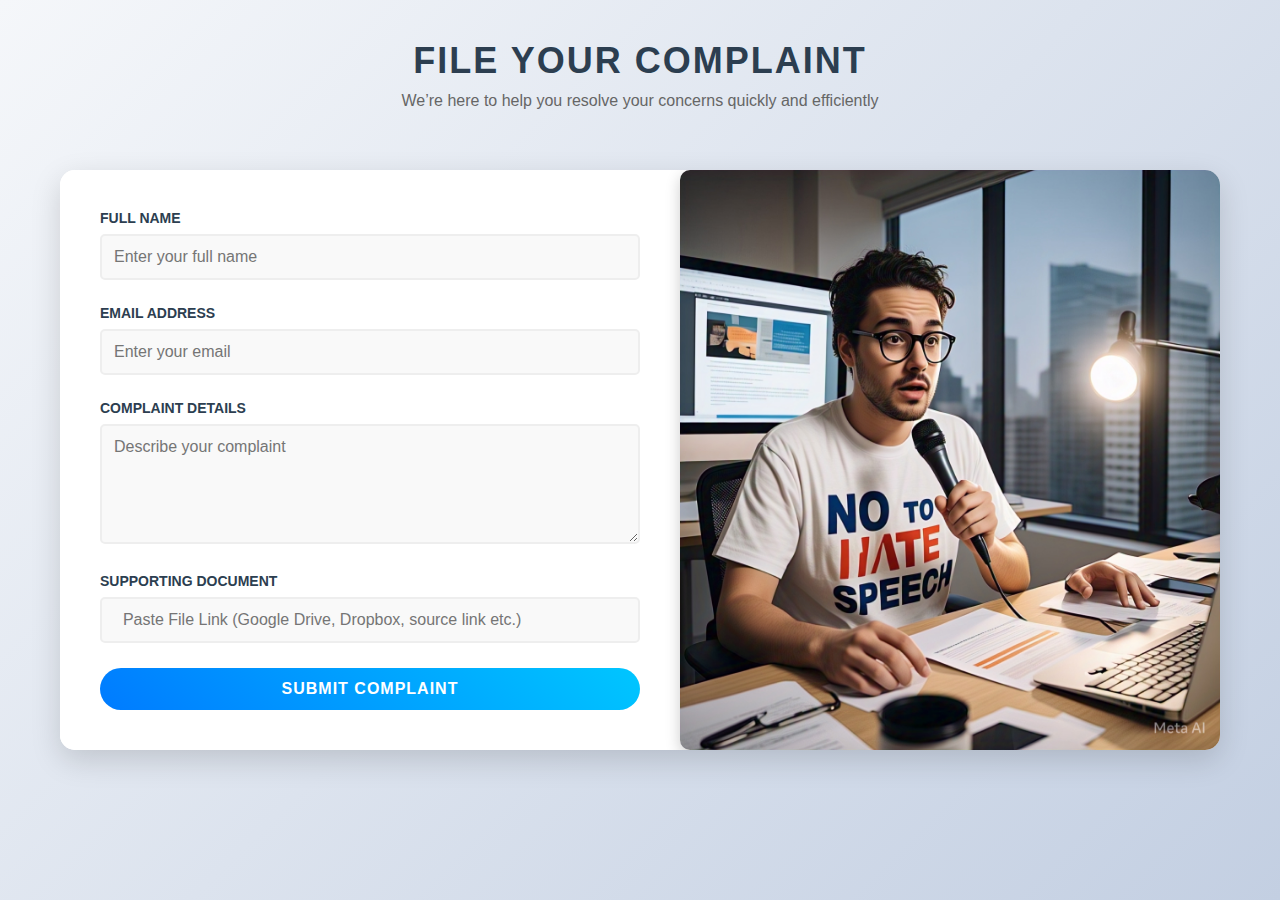
==== complain.html @ 0743153d "Add files via upload" ====
<!DOCTYPE html>
<html lang="en">
  <head>
    <meta charset="UTF-8" />
    <meta name="viewport" content="width=device-width, initial-scale=1.0" />
    <title>Nohate - Report against hate online</title>
    <link rel="stylesheet" href="styles.css" />
    <!-- logo -->
    <link rel="shortcut icon" href="favicon.jpg" type="image/x-icon" />
    <!-- bootstrap -->
    <link
      href="https://cdn.jsdelivr.net/npm/bootstrap@5.3.2/dist/css/bootstrap.min.css"
      rel="stylesheet"
      integrity="sha384-T3c6CoIi6uLrA9TneNEoa7RxnatzjcDSCmG1MXxSR1GAsXEV/Dwwykc2MPK8M2HN"
      crossorigin="anonymous"
    />
    <!-- Font Awesome -->
    <link
      rel="stylesheet"
      href="https://cdnjs.cloudflare.com/ajax/libs/font-awesome/6.7.2/css/all.min.css"
      integrity="sha512-Evv84Mr4kqVGRNSgIGL/F/aIDqQb7xQ2vcrdIwxfjThSH8CSR7PBEakCr51Ck+w+/U6swU2Im1vVX0SVk9ABhg=="
      crossorigin="anonymous"
      referrerpolicy="no-referrer"
    />
    <!-- GSAP -->
    <script src="https://cdnjs.cloudflare.com/ajax/libs/gsap/3.12.2/gsap.min.js"></script>
  </head>
  <body>
    <!-- Complaint Section -->
    <div class="page-wrapper" id="complain">
      <div class="container-main">
        <div class="header-section">
          <h1 class="title-main">File Your Complaint</h1>
          <p class="subtitle-text">
            We’re here to help you resolve your concerns quickly and efficiently
          </p>
        </div>
        <section class="form-container">
          <div class="input-container">
            <form
              action="https://formspree.io/f/mgvaebvl"
              method="POST"
              id="complaint-form"
              name="product"
            >
              <div class="input-group">
                <label class="label-text" for="user-fullname">Full Name</label>
                <input
                  type="text"
                  class="name-field"
                  id="user-fullname"
                  name="user_fullname"
                  placeholder="Enter your full name"
                  required
                  autocomplete="name"
                />
              </div>

              <div class="input-group">
                <label class="label-text" for="user-emailaddr"
                  >Email Address</label
                >
                <input
                  type="email"
                  class="email-field"
                  id="user-emailaddr"
                  name="user_emailaddr"
                  placeholder="Enter your email"
                  required
                  autocomplete="email"
                />
              </div>

              <div class="input-group">
                <label class="label-text" for="complaint-details"
                  >Complaint Details</label
                >
                <textarea
                  class="complaint-box"
                  id="complaint-details"
                  name="complaint_details"
                  placeholder="Describe your complaint"
                  required
                ></textarea>
              </div>

              <div class="input-group">
                <label class="label-text" for="supporting-docs"
                  >Supporting Document</label
                >
                <input
                  type="url"
                  class="email-field"
                  id="user-emailaddr"
                  name="file_link"
                  placeholder="  Paste File Link (Google Drive, Dropbox, source link etc.)"
                  required
                />
                <!-- <br />Or<br />
                  <input
                    type="file"
                    class="file-upload"
                    id="supporting-docs"
                    name="supporting_docs"
                    accept=".pdf,.doc,.docx,.jpg,.png"
                  /> -->
              </div>

              <button type="submit" class="submit-button">
                Submit Complaint
              </button>
            </form>
          </div>
          <div class="image-container">
            <img
              class="illustration-img"
              src="/assets/complaint-hate.jpg"
              alt="Complaint Illustration"
            />
          </div>
        </section>
      </div>
    </div>

    <script>
      document
        .getElementById("complaint-form")
        .addEventListener("submit", async function (event) {
          event.preventDefault(); // Prevent default submission

          let formData = new FormData(this);
          let formObject = {};
          formData.forEach((value, key) => (formObject[key] = value));

          // ✅ Send data to Google Sheets
          fetch(
            "https://script.google.com/macros/s/AKfycbwchmVnEm0QcvOPpg2kWvocqnYi2snaMNjlt7qYOQ47pYtdnJcPMaOZwu_GtBK_RFXR/exec",
            {
              method: "POST",
              body: new URLSearchParams(formObject), // Ensure correct format
            }
          ).then((response) => console.log("Data sent to Google Sheets"));

          // ✅ Now submit the form to Formspree
          this.submit();
        });
    </script>
    <script
      src="https://cdn.jsdelivr.net/npm/bootstrap@5.3.2/dist/js/bootstrap.bundle.min.js"
      integrity="sha384-C6RzsynM9kWDrMNeT87bh95OGNyZPhcTNXj1NW7RuBCsyN/o0jlpcV8Qyq46cDfL"
      crossorigin="anonymous"
    ></script>
    <script src="script.js"></script>
  </body>
</html>
---- styles.css ----
@import url("https://fonts.googleapis.com/css2?family=Outfit:wght@300;400;600&display=swap");

#logo {
  width: 56px;
  border-radius: 50%;
  height: 50px !important;
}

* {
  margin: 0;
  padding: 0;
  box-sizing: border-box;
  font-family: Arial, sans-serif;
  scroll-behavior: smooth;
}

html {
  scroll-behavior: smooth;
}

/* Hero Section */

body {
  font-family: Arial, sans-serif;
  background: #000;
  color: white;
}

#authbtn button {
  text-decoration: none;
}

/* Hero Section */

.hero {
  position: relative;
  width: 100%;
  height: 100vh;
  display: flex;
  align-items: center;
  justify-content: center;
  text-align: center;
  color: white;
  overflow: hidden;
}
.hero img {
  position: absolute;
  top: 0;
  left: 0;
  width: 100%;
  height: 100%;
  object-fit: cover;
  z-index: -1;
}
.overlay {
  position: absolute;
  top: 0;
  left: 0;
  width: 100%;
  height: 100%;
  background: rgba(0, 0, 0, 0.3);
  z-index: 0;
}

.content {
  position: relative;
  z-index: 1;
  padding: 20px;
  width: 94%;
  color: white;
}
.content h1 {
  font-size: 3rem;
}
.marquee {
  font-size: 1.5rem;
  margin-top: 10px;
  white-space: nowrap;
  overflow: hidden;
  position: relative;
  width: 100%;
}
.marquee span {
  display: inline-block;
  padding-left: 100%;
  animation: marquee 30s linear infinite;
}
@keyframes marquee {
  from {
    transform: translateX(0);
  }
  to {
    transform: translateX(-100%);
  }
}

/* Unique Styling for Motive Section */

.motive {
  display: flex;
  justify-content: center;
  align-items: center;
  min-height: 100vh;
  padding: 60px 20px;
  background: #ffffff; /* White background */
}

.motive-wrapper {
  display: flex;
  align-items: center;
  max-width: 1150px;
  width: 100%;
  background: #001f3f; /* Navy blue */
  background: linear-gradient(
    135deg,
    #0f172a,
    #1e3a8a
  ); /* Navy Blue Background */
  backdrop-filter: blur(15px);
  border-radius: 15px;
  padding: 40px;
  border: 2px solid rgba(255, 255, 255, 0.3);
  box-shadow: 0 4px 12px rgba(0, 0, 0, 0.2);
  transition: 0.4s ease-in-out;
}

.motive-wrapper:hover {
  box-shadow: 0 6px 20px rgba(255, 255, 255, 0.3);
}

/* Left Side - Image */
.motive-img {
  flex: 1;
  border-radius: 15px;
  overflow: hidden;
}

.motive-img img {
  height: 300px;
  width: 100%;
  border-radius: 15px;
  transition: transform 0.4s ease-in-out;
}

.motive-img:hover img {
  transform: scale(1.05);
}

/* Right Side - Text Content */
.motive-content {
  flex: 1;
  padding-left: 40px;
}

.motive-title {
  font-size: 32px;
  font-weight: bold;
  color: #ffffff; /* White */
  margin-bottom: 10px;
  text-transform: uppercase;
}

.motive-title span {
  color: #b0c4de; /* Light Steel Blue */
}

.motive-text {
  font-size: 18px;
  line-height: 1.6;
  /* color: #dfe6ee/; Light Grayish Blue */
  margin-bottom: 20px;
  color: white;
}

/* Attractive Button */
.motive-btn {
  display: inline-block;
  padding: 12px 28px;
  background: #b0c4de; /* Light Steel Blue */
  color: #001f3f; /* Navy Blue */
  font-size: 16px;
  font-weight: bold;
  text-transform: uppercase;
  border-radius: 8px;
  text-decoration: none;
  transition: 0.3s ease-in-out;
  box-shadow: 0 4px 10px rgba(176, 196, 222, 0.4);
  border: 2px solid #ffffff;
}

.motive-btn:hover {
  background: #ffffff; /* White */
  color: #001f3f; /* Navy Blue */
  box-shadow: 0 4px 14px rgba(255, 255, 255, 0.5);
}

/* Responsive Design */
@media (max-width: 900px) {
  .motive-wrapper {
    flex-direction: column;
    text-align: center;
    padding: 30px;
  }

  .motive-content {
    padding-left: 0;
    padding-top: 20px;
  }

  .motive-title {
    font-size: 28px;
  }

  .motive-text {
    font-size: 16px;
  }

  .motive-img img {
    height: 160px;
    width: 100%;
    border-radius: 15px;
    transition: transform 0.4s ease-in-out;
  }
}

/* Happiness Section */

#full-happiness-section {
  position: relative;
  width: 100%;
  height: 100vh; /* Full screen height */
  overflow: hidden;
}

/* Video covers entire screen */
#full-happiness-video {
  position: absolute;
  top: 50%;
  left: 50%;
  transform: translate(-50%, -50%);
  width: 100%;
  height: 100%;
  object-fit: cover;
  z-index: -1;
}

/* Overlay for better readability */
#full-happiness-overlay {
  position: absolute;
  top: 0;
  left: 0;
  width: 100%;
  height: 100%;
  background: rgba(0, 0, 0, 0.1); /* Semi-transparent overlay */
  display: flex;
  flex-direction: column;
  align-items: center;
  justify-content: center;
  text-align: center;
  color: white;
  padding: 20px;
}

/* Title styling */
#full-happiness-title {
  font-size: 40px;
  font-weight: bold;
  text-transform: uppercase;
  letter-spacing: 2px;
}

/* Description styling */
#full-happiness-text {
  font-size: 18px;
  max-width: 600px;
  margin-top: 10px;
}

/* About us */

.mission-container {
  background: linear-gradient(to right, #0a0f2c, #002855, #004e89);
  color: #fff;
  padding: 60px 10%;
  display: flex;
  justify-content: center;
  align-items: center;
  margin-bottom: 5rem;
  height: 100vh;
  width: 100%;
}

.mission-wrapper {
  display: flex;
  align-items: center;
  justify-content: space-between;
  max-width: 1300px;
  width: 100%;
  gap: 50px;
  flex-wrap: wrap;
}

.mission-content {
  flex: 1;
  max-width: 600px;
}

.mission-title {
  font-size: 2.5rem;
  font-weight: 700;
  margin-bottom: 20px;
  color: #00d4ff;
  text-transform: uppercase;
  position: relative;
  display: inline-block;
}

.mission-title::after {
  content: "";
  width: 80px;
  height: 5px;
  background: linear-gradient(to right, #00aaff, #0088cc);
  display: block;
  margin-top: 5px;
  border-radius: 3px;
}

.mission-text {
  font-size: 1.1rem;
  margin-bottom: 18px;
  line-height: 1.7;
  font-weight: 400;
  color: white;
}

.mission-visual {
  flex: 1;
  position: relative;
  display: flex;
  justify-content: center;
  align-items: center;
  width: 100%;
}

.mission-visual video {
  width: 100%;
  max-width: 500px;
  margin-top: 50px;
  /* height: 380px; */
  border-radius: 20px;
  box-shadow: 0px 8px 25px rgba(26, 173, 247, 0.4);
  transition: transform 0.3s ease-in-out, box-shadow 0.3s ease-in-out;
}

.overlay-effect {
  position: absolute;
  top: 50%;
  left: 50%;
  width: 140px;
  height: 140px;
  background: radial-gradient(
    circle,
    rgba(0, 170, 255, 0.5),
    rgba(0, 136, 204, 0.3)
  );
  border-radius: 50%;
  filter: blur(70px);
  transform: translate(-50%, -50%);
  z-index: -1;
}

/* Responsive Design */
@media (max-width: 1024px) {
  .mission-wrapper {
    flex-direction: column;
    text-align: center;
  }

  .mission-title {
    font-size: 2.2rem;
  }

  .mission-text {
    font-size: 1rem;
  }

  .mission-visual video {
    max-width: 450px;
  }
}

@media (max-width: 768px) {
  .mission-container {
    padding: 60px 5%;
  }

  .mission-title {
    font-size: 2rem;
  }

  .mission-text {
    font-size: 1rem;
  }

  .mission-visual video {
    max-width: 100%;
  }
}

@media (max-width: 480px) {
  .mission-container {
    padding: 50px 5%;
  }

  .mission-title {
    font-size: 1.8rem;
  }

  .mission-text {
    font-size: 0.95rem;
  }

  .mission-visual video {
    max-width: 100%;
  }
}

/* Call to Action Section */

.full-width-bg {
  width: 100%;
  background-color: white;
  padding: 50px 5%;
}

.container-unity {
  max-width: 1200px;
  margin: 0 auto;
  display: flex;
  align-items: stretch;
  justify-content: space-between;
  flex-wrap: wrap;
  gap: 40px;
}

.wrapper-unity {
  display: flex;
  justify-content: space-between;
  width: 100%;
  flex-wrap: wrap;
  align-items: center;
  gap: 30px;
}

.content-section-unity {
  flex: 1;
  max-width: 600px;
  text-align: left;
  display: flex;
  flex-direction: column;
  justify-content: center; /* Centers text vertically */
}

.heading-unity {
  font-size: 2rem;
  font-weight: bold;
  color: #333;
  margin-bottom: 10px;
}

.text-unity {
  font-size: 1.1rem;
  color: #555;
  line-height: 1.6;
  text-align: justify;
}

.list-unity {
  list-style: none;
  padding: 0;
  margin-top: 15px;
}

.list-unity li {
  font-size: 1rem;
  color: #444;
  margin-bottom: 10px;
  display: flex;
  align-items: center;
  gap: 10px;
}

.actions-unity {
  margin-top: 20px;
  display: flex;
  flex-wrap: wrap;
  justify-content: flex-start;
  gap: 15px;
}

.link-unity {
  text-decoration: none;
  padding: 10px 15px;
  background-color: #007bff;
  color: white;
  border-radius: 5px;
  transition: 0.3s ease;
  display: flex;
  align-items: center;
  gap: 8px;
}

.link-unity:hover {
  background-color: #0056b3;
}

.visual-section-unity {
  margin-top: 50px;
  flex: 1;
  max-width: 520px;
  display: flex;
  align-items: center;
  justify-content: center;
  order: 2; /* Default order for larger screens */
}

.video-unity {
  width: 100%;
  height: 340px;
  max-height: 500px;
  border-radius: 10px;
  box-shadow: 0px 5px 15px rgba(0, 0, 0, 0.2);
}

/* Responsive Design */
@media (max-width: 1024px) {
  .wrapper-unity {
    flex-direction: column;
    align-items: center;
  }

  .content-section-unity {
    max-width: 90%;
    order: 1; /* Ensures text stays on top */
  }

  .visual-section-unity {
    max-width: 90%;
    order: 2; /* Moves video below text */
  }

  .video-unity {
    max-height: 350px;
  }
}

@media (max-width: 768px) {
  .heading-unity {
    font-size: 1.8rem;
  }

  .text-unity {
    font-size: 1rem;
  }

  .list-unity li {
    font-size: 0.95rem;
  }

  .actions-unity {
    flex-direction: column;
    gap: 10px;
  }

  .link-unity {
    width: 100%;
    text-align: center;
    justify-content: center;
  }

  .video-unity {
    max-height: 300px;
  }
}

@media (max-width: 480px) {
  .heading-unity {
    font-size: 1.6rem;
  }

  .text-unity {
    font-size: 0.95rem;
  }

  .list-unity li {
    font-size: 0.9rem;
  }

  .video-unity {
    max-height: 250px;
  }
}

/* Complaint section */

.page-wrapper {
  background: linear-gradient(135deg, #f5f7fa 0%, #c3cfe2 100%);
  min-height: 100vh;
}

.container-main {
  max-width: 1200px;
  margin-left: auto;
  margin-right: auto;
  padding-top: 20px;
  padding-bottom: 20px;
  padding-left: 20px;
  padding-right: 20px;
}

.header-section {
  text-align: center;
  padding-top: 20px;
  padding-bottom: 20px;
  color: #2c3e50;
}

.title-main {
  font-size: 36px;
  margin-bottom: 10px;
  text-transform: uppercase;
  letter-spacing: 2px;
}

.subtitle-text {
  color: #666;
  font-size: 16px;
}

.form-container {
  display: flex;
  background-color: #fff;
  border-radius: 15px;
  box-shadow: 0 10px 30px rgba(0, 0, 0, 0.15);
  overflow: hidden;
  margin-top: 40px;
  margin-bottom: 40px;
  transition: transform 0.3s ease;
}

.input-container {
  flex: 1;
  padding-top: 40px;
  padding-bottom: 40px;
  padding-left: 40px;
  padding-right: 40px;
  background-color: #ffffff;
  position: relative;
}

.image-container {
  flex: 1;
  display: flex;
  align-items: center;
  justify-content: center;
  position: relative;
}

.illustration-img {
  max-width: 100%;
  height: 100%;
  border-radius: 10px;
  box-shadow: 0 5px 15px rgba(0, 0, 0, 0.2);
  transition: transform 0.3s ease;
}

.input-group {
  margin-bottom: 25px;
  position: relative;
}

.label-text {
  display: block;
  margin-bottom: 8px;
  font-weight: 600;
  color: #2c3e50;
  font-size: 14px;
  text-transform: uppercase;
}

.name-field {
  width: 100%;
  padding: 12px;
  border: 2px solid #eee;
  border-radius: 5px;
  font-size: 16px;
  transition: all 0.3s ease;
  background-color: #f9f9f9;
}

.email-field {
  width: 100%;
  padding: 12px;
  border: 2px solid #eee;
  border-radius: 5px;
  font-size: 16px;
  transition: all 0.3s ease;
  background-color: #f9f9f9;
}

.complaint-box {
  width: 100%;
  padding: 12px;
  border: 2px solid #eee;
  border-radius: 5px;
  font-size: 16px;
  transition: all 0.3s ease;
  background-color: #f9f9f9;
  height: 120px;
  resize: vertical;
}

.name-field:focus {
  border-color: #007bff;
  background-color: #fff;
  box-shadow: 0 0 5px rgba(0, 123, 255, 0.3);
  outline: none;
}

.email-field:focus {
  border-color: #007bff;
  background-color: #fff;
  box-shadow: 0 0 5px rgba(0, 123, 255, 0.3);
  outline: none;
}

.complaint-box:focus {
  border-color: #007bff;
  background-color: #fff;
  box-shadow: 0 0 5px rgba(0, 123, 255, 0.3);
  outline: none;
}

.file-upload {
  padding-top: 10px;
  padding-bottom: 10px;
  width: 100%;
  font-size: 16px;
  cursor: pointer;
}

.submit-button {
  background: linear-gradient(45deg, #007bff, #00c6ff);
  color: white;
  padding-top: 12px;
  padding-bottom: 12px;
  padding-left: 25px;
  padding-right: 25px;
  border: none;
  border-radius: 25px;
  cursor: pointer;
  font-size: 16px;
  font-weight: 600;
  transition: all 0.3s ease;
  width: 100%;
  text-transform: uppercase;
  letter-spacing: 1px;
}

.submit-button:hover {
  background: linear-gradient(45deg, #0056b3, #009cff);
  transform: translateY(-2px);
  box-shadow: 0 5px 15px rgba(0, 123, 255, 0.4);
}

@media (max-width: 768px) {
  .form-container {
    flex-direction: column;
  }

  .input-container {
    padding-top: 25px;
    padding-bottom: 25px;
    padding-left: 25px;
    padding-right: 25px;
  }

  .image-container {
    min-height: 250px;
    /* padding: 20px; */
  }

  .title-main {
    font-size: 28px;
  }
}

/* What we do */

#what-we-do {
  display: flex;
  justify-content: center;
  align-items: center;
  padding: 50px;
}

.what-we-do {
  display: flex;
  justify-content: center;
  align-items: center;
  gap: 30px;
  padding: 60px;
  border-radius: 15px;
  background: #ffffff;
  box-shadow: 0px 10px 30px rgba(0, 0, 0, 0.1);
  overflow: hidden;
  transform: translateY(50px);
  opacity: 0;
  max-width: 1150px;
}
.what-we-do-image {
  flex: 1;
  /* max-width: 550px; */
}
.what-we-do-image video {
  height: 360px;
  margin-top: 40px;
  max-width: 100%;
  border-radius: 15px;
  box-shadow: 0px 5px 15px rgba(0, 0, 0, 0.2);
  transition: transform 0.4s ease-in-out;
}
.what-we-do-image img:hover {
  /* transform: scale(1.05); */
  cursor: pointer;
}
.what-we-do-content {
  flex: 1;
  max-width: 600px;
  text-align: left;
}
.what-we-do-content h2 {
  font-size: 28px;
  color: #004e89;
  text-transform: uppercase;
  margin-bottom: 20px;
  text-align: center;
  font-weight: bold;
}
.what-we-do-content ul {
  list-style: none;
  padding: 0;
  width: 600px;
}

.what-we-do-content li {
  font-size: 18px;
  color: #fff;
  margin-bottom: 15px;
  padding: 12px;
  border-radius: 8px;
  background: linear-gradient(
    135deg,
    #1e3c72,
    #2a5298
  ); /* Deep Blue Gradient */
  font-weight: bold;
  transition: transform 0.3s ease-in-out, background 0.3s ease-in-out;
}

.what-we-do-content li:hover {
  transform: scale(1.05);
  background: linear-gradient(
    135deg,
    #2a5298,
    #1e3c72
  ); /* Reverse Deep Blue Gradient */
}

@media (max-width: 768px) {
  .what-we-do {
    display: block;
    flex-direction: column;
    text-align: center;
    padding: 12px;
  }

  .what-we-do video {
    width: 100%;
    max-height: fit-content;
  }

  .what-we-do-content {
    max-width: 100%;
  }

  .what-we-do-content h2 {
    max-width: 100%;
    margin: 20px 0;
  }

  .what-we-do-content ul {
    max-width: 100%;
    padding: 10px;
  }
}

/* religious-hate exist */

/* Modern Glassmorphism Wrapper */
[data-wrapper] {
  font-family: "Poppins", sans-serif;
  background: linear-gradient(135deg, #0f172a, #1e3a8a);
  margin: 0;
  padding: 50px;
  display: flex;
  align-items: center;
  justify-content: center;
  min-height: 100vh;
}

/* Glassmorphism Card */
[data-card-container] {
  max-width: 1150px;
  width: 100%;
  background: rgba(255, 255, 255, 0.01);
  padding: 25px;
  border-radius: 12px;
  box-shadow: 0 10px 30px rgba(0, 0, 0, 0.3);
  text-align: center;
  backdrop-filter: blur(12px);
  border: 1px solid rgba(255, 255, 255, 0.2);
  animation: fadeIn 0.5s ease-in-out;
  text-align: left;
}

/* Smooth Fade-In Animation */
@keyframes fadeIn {
  0% {
    transform: scale(0.9);
    opacity: 0;
  }
  100% {
    transform: scale(1);
    opacity: 1;
  }
}

/* Modern Card Title */
[data-card-title] {
  font-size: 28px;
  font-weight: 600;
  color: #e0e7ff;
  margin-bottom: 15px;
  letter-spacing: 1px;
  text-transform: uppercase;
  text-align: center;
}

/* Highlighted Text */
[data-highlight] {
  color: #60a5fa;
  font-weight: bold;
}

/* Content Section */
[data-content] {
  display: flex;
  flex-direction: column;
  gap: 20px;
  align-items: center;
}

[data-text-section] li {
  display: grid;
  grid-template-columns: 220px auto; /* First column for <strong>, second for text */
  align-items: start;
  gap: 10px;
  font-size: 17px;
  margin: 12px 0;
  color: #e0e7ff;
}

/* Making sure the icons and strong text align properly */
[data-text-section] li strong {
  color: #60a5fa;
  text-align: left;
}

/* Making sure text does not break alignment */
[data-text-section] li span {
  display: inline-block;
  width: 100%;
  text-align: left;
}

/* Glassmorphism Card with Navy Blue Background */
[data-card-container] {
  max-width: 1150px;
  width: 100%;
  background: linear-gradient(
    135deg,
    #0f172a,
    #1e3a8a
  ); /* Navy Blue Background */
  padding: 25px;
  border-radius: 12px;
  box-shadow: 0 10px 30px rgba(0, 0, 0, 0.3);
  text-align: center;
  backdrop-filter: blur(12px);
  border: 1px solid rgba(255, 255, 255, 0.2);
  animation: fadeIn 0.5s ease-in-out;
  text-align: left;
}

/* Responsive Styling */
@media (max-width: 1024px) {
  [data-card-container] {
    width: 95%;
    padding: 20px;
  }

  [data-card-title] {
    font-size: 24px;
  }

  [data-text-section] p {
    font-size: 16px;
  }

  [data-text-section] li {
    grid-template-columns: 180px auto;
    font-size: 16px;
  }
}

@media (max-width: 768px) {
  [data-card-container] {
    flex-direction: column;
    width: 100%;
    padding: 15px;
    text-align: center;
  }

  [data-content] {
    gap: 15px;
  }

  [data-text-section] ul {
    text-align: left;
    padding-left: 10px;
  }

  [data-text-section] li {
    display: block;
    text-align: center;
  }

  [data-text-section] li strong,
  [data-text-section] li span {
    display: block;
    text-align: center;
  }

  [data-card-title] {
    font-size: 22px;
  }
}

@media (max-width: 480px) {
  [data-wrapper] {
    padding: 30px;
  }

  [data-card-container] {
    padding: 10px;
  }

  [data-card-title] {
    font-size: 20px;
  }

  [data-text-section] p {
    font-size: 15px;
  }

  [data-text-section] li {
    font-size: 15px;
    text-align: center;
  }

  [data-text-section] li strong {
    font-size: 14px;
  }
}

/* WHAT WE AIM TO ACHIEVE */

.aim-section {
  background: #f9f9f9;
  padding: 80px 5%;
  display: flex;
  justify-content: center;
}

.aim-container {
  max-width: 1150px;
  width: 100%;
  background: white;
  padding: 40px;
  border-radius: 12px;
  box-shadow: 0 10px 30px rgba(0, 0, 0, 0.1);
  opacity: 0;
  transform: translateY(40px);
  animation: fadeInUp 0.7s ease-in-out forwards;
  text-align: center;
}

/* Title */
.aim-title {
  font-size: 26px;
  color: #1e3a8a;
  margin-bottom: 20px;
}

.subtitle {
  display: block;
  font-size: 18px;
  color: #2563eb;
  font-weight: bold;
}

/* Description */
.aim-description {
  font-size: 18px;
  color: #555;
  background: #f1f5f9;
  padding: 15px;
  border-radius: 8px;
  margin-bottom: 20px;
  text-align: center;
}

/* Cards */
.aim-steps {
  display: grid;
  gap: 15px;
}

.aim-card {
  display: flex;
  align-items: center;
  text-align: left;
  background: white;
  border-radius: 12px;
  padding: 15px;
  box-shadow: 0 5px 15px rgba(0, 0, 0, 0.08);
  transition: transform 0.3s, box-shadow 0.3s;
}

.aim-card:hover {
  transform: scale(1.02);
  box-shadow: 0 8px 20px rgba(0, 0, 0, 0.12);
}

.aim-card img {
  width: 200px;
  height: 200px;
  margin-right: 15px;
}

.aim-card h3 {
  font-size: 18px;
  color: #1e3a8a;
  margin-bottom: 5px;
}

.aim-card p {
  font-size: 16px;
  color: #444;
}

/* Animation */
@keyframes fadeInUp {
  0% {
    opacity: 0;
    transform: translateY(40px);
  }
  100% {
    opacity: 1;
    transform: translateY(0);
  }
}

/* Responsive */
@media (max-width: 768px) {
  nav {
    display: flex;
    text-align: center;
    font-size: 1.2rem;
  }

  .aim-card {
    flex-direction: column;
    text-align: center;
    padding: 0;
  }

  .aim-section {
    padding: 0;
    margin: auto;
  }

  .aim-card img {
    height: 120px;
    width: 120px;
    margin-bottom: 10px;
  }

  .aim-description {
    font-size: 15px;
  }

  /* get evolved */

  #evolved {
    display: flex;
    flex-direction: column;
  }

  .auth-buttons {
    display: flex;
    justify-content: center;
    width: 100%;
  }
}

/* Get Evolved */

#evolved {
  background: #f8f9fa;
  margin: 40px 0;
  max-width: 100%;
  padding: 60px 50px;
  border-radius: 10px;
}

#evolved h3 {
  text-align: left;
  margin-bottom: 10px;
}

#evolved p {
  color: black;
  font-weight: 500;
  font-size: 1rem;
  text-align: left;
}

.custom-img {
  max-width: 100%;
  margin-top: 120px;
  height: 420px;
  border-radius: 8px;
  box-shadow: 0 4px 8px rgba(0, 0, 0, 0.2);
}

.involved-card {
  transition: transform 0.3s ease-in-out, box-shadow 0.3s ease-in-out;
}
.involved-card:hover {
  transform: translateY(-5px);
  box-shadow: 0 5px 15px rgba(0, 0, 0, 0.1);
}

/* Upcoming Series */

#upcomingSeriesSection {
  position: relative;
  width: 100%;
  height: 100vh;
  color: white;
  font-family: "Poppins", sans-serif;
}

/* Background Video */
#backgroundVideo {
  position: absolute;
  top: 0;
  left: 0;
  width: 100%;
  height: 100%;
  object-fit: cover;
  filter: brightness(80%);
}

/* Overlay Section */
#seriesOverlay {
  position: absolute;
  top: 0;
  left: 0;
  width: 100%;
  height: 100%;
  display: flex;
  flex-direction: column;
  align-items: center;
  justify-content: center;
  text-align: center;
  padding: 20px;
}

/* Heading Styling */
#seriesHeading {
  font-size: 3rem;
  font-weight: 700;
  /* margin-bottom: 30px; */
  text-transform: uppercase;
  letter-spacing: 2px;
  /* background: linear-gradient(90deg, #ff8a00, #da1b60); */
  /* background: linear-gradient(to right, #0a0f2c, #002855, #004e89); */
  background-color: white;
  color: white;
  -webkit-background-clip: text;
  -webkit-text-fill-color: transparent;
}

/* Series Cards Grid */
#seriesContainer {
  display: grid;
  grid-template-columns: repeat(auto-fit, minmax(300px, 1fr));
  gap: 20px;
  max-width: 1000px;
  width: 90%;
}

/* Series Card Styling */
.series-card {
  background: rgba(255, 255, 255, 0.15);
  backdrop-filter: blur(10px);
  padding: 20px;
  border-radius: 12px;
  transition: transform 0.3s ease-in-out, background 0.3s ease-in-out;
  box-shadow: 0 10px 20px rgba(0, 0, 0, 0.3);
}

.series-card:hover {
  transform: scale(1.05);
  background: rgba(255, 255, 255, 0.25);
}

.series-card h3 {
  font-size: 1.8rem;
  font-weight: bold;
  color: white;
}

.series-card p {
  margin-top: 10px;
  font-size: 1.1rem;
}

/* Responsive Design */
@media (max-width: 768px) {
  #seriesHeading {
    font-size: 2.5rem;
  }

  #seriesContainer {
    max-height: 100%;
    grid-template-columns: 1fr;
  }
}

#upcomingSeriesSection {
  position: relative;
  width: 100%;
  height: 100vh;
  overflow: hidden;
  text-align: center;
}

#backgroundVideo {
  position: absolute;
  top: 0;
  left: 0;
  width: 100%;
  height: 100%;
  object-fit: cover; /* Ensures video covers the section */
  z-index: -1;
}

#seriesOverlay {
  position: relative;
  z-index: 1;
  padding: 20px;
  background: rgba(0, 0, 0, 0.1); /* Add overlay for better text visibility */
  color: white;
}

#seriesContainer {
  display: flex;
  flex-wrap: wrap;
  justify-content: center;
  gap: 25px;
}

.series-card {
  background: rgba(255, 255, 255, 0.2);
  padding: 15px;
  border-radius: 10px;
  width: 100%;
  max-width: 300px;
}

@media screen and (max-width: 768px) {
  #backgroundVideo {
    height: 100vh;
    object-fit: cover;
  }

  #seriesContainer {
    flex-direction: column;
    align-items: center;
  }

  .series-card {
    width: 80%;
  }
}

/* General Section Styling */

.contact-section {
  display: flex;
  justify-content: center;
  align-items: center;
  min-height: 100vh;
  background: linear-gradient(135deg, #dde1e7, #f0f0f0, #ffffff);
  padding: 20px;
}

.contact-container {
  display: flex;
  align-items: center;
  gap: 50px;
  max-width: 1050px;
  width: 100%;
  background: rgba(255, 255, 255, 0.7);
  padding: 30px;
  border-radius: 15px;
  box-shadow: 0 8px 16px rgba(0, 0, 0, 0.1);
  backdrop-filter: blur(10px);
}

/* Contact Form */
.contact-form {
  flex: 1;
  padding: 25px;
  border-radius: 10px;
  width: 100%;
}

.contact-form h2 {
  font-size: 24px;
  font-weight: 700;
  color: #333;
  /* color: #004e89; */
  margin-bottom: 15px;
}

.contact-form label {
  display: block;
  font-size: 16px;
  font-weight: 600;
  color: #333;
  margin-bottom: 8px;
}

.contact-form input,
.contact-form textarea {
  width: 100%;
  padding: 12px;
  margin-bottom: 15px;
  border: none;
  border-radius: 5px;
  background: rgba(255, 255, 255, 0.9);
  color: #333;
  font-size: 14px;
  outline: none;
  transition: 0.3s ease-in-out;
}

.contact-form input::placeholder,
.contact-form textarea::placeholder {
  color: rgba(0, 0, 0, 0.5);
}

.contact-form button {
  width: 100%;
  padding: 12px;
  background: #01162a;
  /* background-color: #004e89; */
  border: none;
  border-radius: 5px;
  color: #ffffff;
  font-size: 16px;
  font-weight: 600;
  cursor: pointer;
  transition: 0.3s;
}

.contact-form button:hover {
  background: #2d80a3;
  transform: translateY(-2px);
}

/* Image Section */
.contact-image {
  flex: 1;
  display: flex;
  justify-content: center;
  align-items: center;
}

.contact-image img {
  width: 100%;
  max-width: 350px;
  border-radius: 50% 50% 30% 70% / 60% 40% 70% 30%;
  box-shadow: 0 8px 16px rgba(0, 0, 0, 0.2);
}

/* Footer */

.footer {
  /* background: #f8f9fa; Light background */
  /* color: #01162a; */
  background-color: #01162a;
  color: #f8f9fa;
  padding: 50px 0;
  font-family: "Poppins", sans-serif;
  transition: background 0.3s ease-in-out;
}

.container {
  width: 90%;
  max-width: 1200px;
  margin: auto;
}

.footer-top {
  display: flex;
  flex-wrap: wrap;
  justify-content: space-between;
  gap: 20px;
  background-color: #01162a;
}

.footer-box {
  flex: 1;
  min-width: 250px;
  transition: transform 0.3s ease-in-out;
}

.footer-box:hover {
  /* transform: translateY(-5px); */
}

.footer-box h3 {
  color: #f8f9fa;
  margin-bottom: 15px;
  font-weight: 500;
}

.footer-box p,
.footer-box ul,
.footer-box a {
  color: #419ec5;
  color: #f8f9fa;
  font-size: 14px;
}

.footer-box ul {
  list-style: none;
  padding: 0;
}

.footer-box ul li {
  margin-bottom: 8px;
}

.footer-box ul li a {
  text-decoration: none;
  color: #f8f9fa;
  transition: color 0.3s ease-in-out;
}

.footer-box ul li a:hover {
  color: #f8f9fa;
  text-decoration: underline;
}

.social-links a {
  display: block;
  margin-right: 12px;
  color: #f8f9fa;
  font-size: 18px;
  transition: transform 0.3s ease-in-out, color 0.3s ease-in-out;
  text-decoration: none;
}

.social-links a:hover {
  color: #38a2cf;
  transform: scale(1.1);
  text-decoration: none;
}

/* Smooth Fade-in Animation */
@keyframes fadeIn {
  from {
    opacity: 0;
    transform: translateY(10px);
  }
  to {
    opacity: 1;
    transform: translateY(0);
  }
}

.footer-box,
.footer-bottom {
  animation: fadeIn 0.6s ease-in-out;
}

.footer-bottom {
  text-align: center;
  margin-top: 30px;
  padding-top: 20px;
  border-top: 1px solid #ddd;
  font-size: 14px;
  color: #f8f9fa;
}

/* Scroll to Top button */

#scrollToTop {
  position: fixed;
  bottom: 30px;
  right: 30px;
  width: 50px;
  height: 50px;
  /* background: linear-gradient(135deg, #ff416c, #ff4b2b); */
  background-color: #3b7289;
  border: none;
  border-radius: 50%;
  box-shadow: 0 4px 10px rgba(0, 0, 0, 0.2);
  color: white;
  font-size: 22px;
  display: flex;
  justify-content: center;
  align-items: center;
  cursor: pointer;
  opacity: 0;
  transform: translateY(100px);
  transition: opacity 0.4s, transform 0.4s, background 0.3s;
}

/* Hover Effect */
#scrollToTop:hover {
  background: linear-gradient(135deg, #3b7289, #419eca);
  box-shadow: 0 6px 15px #3b7289;
}

/* Show button when scrolling */
#scrollToTop.show {
  opacity: 1;
  transform: translateY(0);
}

/* Button Click Animation */
#scrollToTop:active {
  transform: scale(0.9);
}

/* Button Styling */
.ai-robo-btn {
  display: flex;
  align-items: center;
  gap: 8px;
  background: linear-gradient(135deg, #4a90e2, #9013fe);
  border: none;
  border-radius: 30px;
  color: white;
  font-size: 18px;
  font-weight: 600;
  padding: 12px 20px;
  cursor: pointer;
  transition: all 0.3s ease-in-out;
  box-shadow: 0 4px 10px rgba(0, 0, 0, 0.2);
}

/* Icon Styling */
.ai-robo-btn i {
  font-size: 22px;
  animation: roboMove 1.5s infinite alternate;
}

/* Hover Effect */
.ai-robo-btn:hover {
  background: linear-gradient(135deg, #9013fe, #4a90e2);
  transform: scale(1.05);
  box-shadow: 0 6px 15px rgba(144, 19, 254, 0.5);
}

/* Click Effect */
.ai-robo-btn:active {
  transform: scale(0.95);
}

.section a {
  text-decoration: none;
  display: flex;
  justify-content: center;
}

/* safe comment checker */

.commentcontainer {
  display: flex;
  justify-content: center;
  padding: 50px;
  /* max-width: 1150px; */
}

/* Glassmorphism Container */
.comment-box {
  background: rgba(255, 255, 255, 0.1);
  backdrop-filter: blur(10px);
  border-radius: 15px;
  padding: 25px;
  box-shadow: 0 4px 15px rgba(0, 0, 0, 0.3);
  width: 1050px;
  border: 2px solid rgba(255, 255, 255, 0.2);
  transition: all 0.3s ease-in-out;
}

/* .comment-box:hover {
  transform: translateY(-5px);
  box-shadow: 0 6px 20px rgba(0, 0, 0, 0.4);
} */

/* Heading */
.comment-box h2 {
  font-size: 22px;
  letter-spacing: 1px;
  margin-bottom: 10px;
  /* background: linear-gradient(to right, #ff8c00, #ff2a6d); */
  background-color: #3b7289;
  background: linear-gradient(45deg, #1e3c72, #2a5298);

  font-weight: 550;
  -webkit-background-clip: text;
  -webkit-text-fill-color: transparent;
}

/* Textarea */
.comment-input {
  width: 100%;
  padding: 12px;
  border-radius: 8px;
  border: 2px solid #4a7c91;
  font-size: 16px;
  outline: none;
  background: rgba(255, 255, 255, 0.2);
  color: black;
  transition: 0.3s;
  resize: none;
}

.comment-input:focus {
  background: rgba(255, 255, 255, 0.3);
  box-shadow: 0 0 8px rgba(255, 255, 255, 0.5);
}

/* Submit Button */
.comment-submit {
  margin-top: 12px;
  /* background: linear-gradient(45deg, #3b7289, #269bcd); */
  background: linear-gradient(45deg, #1e3c72, #2a5298);
  color: white;
  border: none;
  padding: 12px;
  width: 100%;
  border-radius: 8px;
  cursor: pointer;
  font-size: 16px;
  font-weight: bold;
  text-transform: uppercase;
  transition: 0.3s;
  box-shadow: 0px 5px 15px #3b7289;
}

.comment-submit:hover {
  /* background: linear-gradient(45deg, , #109cd8); */
  background: linear-gradient(45deg, #1b355f, #264b88);
  box-shadow: 0px 8px 20px rgb(83, 144, 182);
  transform: scale(1.05);
}

/* Alert Message */

.comment-alert {
  margin-top: 12px;
  padding: 12px;
  border-radius: 8px;
  font-weight: bold;
  display: none;
  transition: all 0.3s;
}

.alert-danger {
  background: rgba(255, 0, 0, 0.2);
  color: #ff4d4d;
  border-left: 5px solid #ff0000;
}

.alert-success {
  background: rgba(0, 255, 0, 0.2);
  color: #2ed573;
  border-left: 5px solid #00ff00;
}

.comment-box {
  max-width: 900px; /* Increased width */
  width: 90%;
  background: rgba(255, 255, 255, 0.1);
  backdrop-filter: blur(10px);
  border-radius: 15px;
  padding: 30px;
  box-shadow: 0 6px 20px rgba(0, 0, 0, 0.3);
  border: 2px solid rgba(255, 255, 255, 0.2);
  transition: all 0.3s ease-in-out;
}

.comment-content {
  display: flex;
  align-items: center;
  justify-content: space-between;
  gap: 20px;
}

.comment-text {
  flex: 1;
}

.comment-image {
  width: 360px; /* Bigger image */
  height: auto;
  border-radius: 50% 0 50% 50%;
  box-shadow: 0 8px 20px rgba(0, 0, 0, 0.3);
}

@media (max-width: 768px) {
  .comment-content {
    flex-direction: column; /* Stack text and image */
    align-items: center;
  }

  .comment-image {
    max-width: 100%;
    height: 160px;
    margin-top: 20px;
  }

  .comment-box {
    padding: 20px; /* Reduce padding for smaller screens */
  }

  .commentcontainer {
    display: flex;
    justify-content: center;
    padding: 0px;
    margin: 40px 0px;
  }

  /* Get evolved */

  .custom-img {
    display: none;
    height: 160px;
    width: 100%;
    margin-top: 60px;
  }

  #evolved h2 {
    width: 100%;
    padding: 0 !important;
    font-size: 2em;
  }
}

/* Robot Icon Animation */
@keyframes roboMove {
  from {
    transform: translateY(0);
  }
  to {
    transform: translateY(-3px);
  }
}

/* Faqs */
.faq-section {
  max-width: 1050px;
  margin: 40px auto;
  text-align: center;
}

#faq-heading {
  font-size: 2.2rem;
  font-weight: bold;
  text-align: center;
  padding: 12px 24px;
  margin: 30px;
  display: inline-block;
  background: linear-gradient(45deg, #0a1931, #185adb, #00a6fb);
  -webkit-background-clip: text;
  -webkit-text-fill-color: transparent;
  position: relative;
  text-transform: uppercase;
  letter-spacing: 2px;
}

/* Icon Styling */
#faq-heading i {
  font-size: 2rem;
  margin-right: 10px;
  background: linear-gradient(45deg, #00a6fb, #185adb);
  -webkit-background-clip: text;
  -webkit-text-fill-color: transparent;
}

/* Underline Hover Effect */
#faq-heading::after {
  content: "";
  width: 100%;
  height: 4px;
  background: #00a6fb;
  position: absolute;
  left: 0;
  bottom: -5px;
  border-radius: 10px;
  transform: scaleX(0);
  transition: transform 0.5s ease-in-out;
}

#faq-heading:hover::after {
  transform: scaleX(1);
}

.faq-container {
  display: grid;
  grid-template-columns: 1fr 1fr;
  gap: 20px;
}
.faq-item {
  background-color: white;
  padding: 15px;
  border-radius: 5px;
  box-shadow: 0 0 10px rgba(0, 0, 0, 0.1);
  cursor: pointer;
}
.faq-question {
  font-weight: bold;
  color: #1e3c72;
  display: flex;
  justify-content: space-between;
  align-items: center;
}
.faq-answer {
  display: none;
  margin-top: 10px;
  font-size: 14px;
  color: #666;
}

.faq-section .icon {
  font-size: 32px;
  font-weight: 200;
}

#scrollToTop {
  position: fixed;
  bottom: 80px; /* Adjust this to place it above the AI Assistant button */
  right: 20px;
  background-color: #007bff;
  background: linear-gradient(45deg, #1b355f, #264b88);
  color: white;
  border: none;
  padding: 10px 15px;
  border-radius: 50%;
  cursor: pointer;
  font-size: 18px;
  box-shadow: 0px 4px 6px rgba(0, 0, 0, 0.1);
  transition: opacity 0.3s;
  display: none; /* Initially hidden */
}

#scrollToTop:hover {
  background-color: #0056b3;
}

/* AI Assistant Button */
.ai-robo-btn {
  position: fixed;
  bottom: 20px;
  right: 20px;
  background-color: #28a745;
  color: white;
  border: none;
  padding: 10px 20px;
  border-radius: 25px;
  cursor: pointer;
  font-size: 16px;
  box-shadow: 0px 4px 6px rgba(0, 0, 0, 0.1);
  display: flex;
  align-items: center;
  gap: 8px;
}

.ai-robo-btn i {
  font-size: 20px;
}

.ai-robo-btn:hover {
  background-color: #218838;
}

/* Resources */

#resouces {
  width: 100%;
  max-width: 1150px;
  /* margin: 20px auto; */
  background: #fff;
  padding: 20px;
  border-radius: 8px;
  box-shadow: 0 4px 8px rgba(0, 0, 0, 0.1);
}
.header {
  font-size: 28px;
  font-weight: bold;
  text-align: center;
  color: #004e89;
}
.subtext {
  color: #555;
  text-align: center;
  margin-bottom: 20px;
}
.highlight-section {
  display: flex;
  align-items: center;
  background: #4b0082;
  background-color: #002855;
  color: #fff;
  padding: 20px;
  border-radius: 8px;
  margin-bottom: 20px;
}
.highlight-text {
  flex: 1;
}
.highlight-text h2 {
  margin: 0 0 10px;
}
.highlight-text p {
  margin: 0 0 10px;
}
.latest {
  font-size: 22px;
  font-weight: bold;
  margin-bottom: 15px;
}
.latest-section {
  display: flex;
  gap: 20px;
}
.resource-item {
  background: #f9f9f9;
  padding: 10px;
  border-radius: 6px;
  flex: 1;
}
.resource-item img {
  width: 100%;
  border-radius: 4px;
}
.resource-content h3 {
  margin: 10px 0;
  font-size: 18px;
}
.resource-content p {
  font-size: 14px;
  color: #666;
}
.resource-link {
  color: #4b0082;
  color: #004e89;
  text-decoration: none;
  font-weight: bold;
  font-size: 14px;
}

/* Blog */

/* General Styles */
body {
  font-family: "Poppins", sans-serif;
  background: #f4f4f9;
  color: #333;
  margin: 0;
  padding: 0;
}

/* Section Styling */
.resources-section {
  max-width: 1200px;
  margin: 40px auto;
  padding: 20px;
  text-align: center;
}

/* Header Styles */
.resources-header h2 {
  font-size: 2.5rem;
  font-weight: bold;
  color: #111;
}

.resources-description {
  font-size: 1.1rem;
  color: #555;
  margin-top: 10px;
  width: 70%;
  margin: auto;
}

/* Navigation Tabs */
.resource-tabs {
  display: flex;
  justify-content: center;
  gap: 15px;
  margin: 20px 0;
}

.resource-btn {
  background: #d3d3d3;
  color: #333;
  padding: 10px 20px;
  font-size: 1rem;
  border: none;
  border-radius: 8px;
  cursor: pointer;
  transition: all 0.3s ease;
}

.resource-btn.active,
.resource-btn:hover {
  background: #2b6cb0;
  color: #fff;
}

/* Card Grid */
.resource-cards {
  display: grid;
  grid-template-columns: repeat(auto-fit, minmax(300px, 1fr));
  gap: 20px;
  margin-top: 20px;
}

/* Individual Card */
.resource-card {
  background: #fff;
  border-radius: 10px;
  padding: 20px;
  box-shadow: 0px 4px 10px rgba(0, 0, 0, 0.1);
  transition: transform 0.3s ease, box-shadow 0.3s ease;
  text-align: left;
}

.resource-card:hover {
  transform: translateY(-5px);
  box-shadow: 0px 10px 15px rgba(0, 0, 0, 0.2);
}

/* Tags and Date */
.resource-tag {
  font-size: 0.9rem;
  font-weight: bold;
  color: #fff;
  padding: 5px 10px;
  border-radius: 5px;
  display: inline-block;
  margin-bottom: 10px;
}

[data-tag="education"] {
  background: #2b6cb0;
}
[data-tag="guide"] {
  background: #38a169;
}
[data-tag="community"] {
  background: #d69e2e;
}

.resource-date {
  display: block;
  font-size: 0.9rem;
  color: #777;
  margin-bottom: 5px;
}

/* Card Content */
.resource-title {
  font-size: 1.3rem;
  font-weight: bold;
  margin-bottom: 10px;
  color: #222;
}

.resource-text {
  font-size: 1rem;
  color: #555;
}

/* Read More Link */
.resource-link {
  display: inline-block;
  margin-top: 10px;
  font-weight: bold;
  color: #2b6cb0;
  text-decoration: none;
  transition: color 0.3s ease;
}

.resource-link:hover {
  color: #1e4f91;
}

.blog-box {
  background-color: white;
  color: black;
  padding: 20px;
  margin-bottom: 20px;
  border-radius: 8px;
  display: flex;
  gap: 20px;
}
.blog-box img {
  width: 100%;
  height: 200px;
  object-fit: cover;
  border-radius: 8px;
}

#sharebtn {
  display: flex;
  justify-content: right;
  text-decoration: none;
  margin-top: -24px;
}

@media (max-width: 768px) {
  html,
  body {
    width: 100%;
    display: block;
    overflow-x: hidden;
  }

  .flex {
    flex-direction: column;
    align-items: center;
  }

  /* Call */

  .content-section-unity h3 {
    font-size: 1.01rem;
  }

  .video-unity {
    height: 160px;
    max-width: 100%;
  }

  .what-we-do-content h2 {
    font-size: 1.2rem;
    font-weight: 600;
    color: #004e89;
  }

  #evolved h2 {
    font-size: 1.5rem;
    text-align: center;
  }

  /* faqs */

  #faq-heading {
    width: 100%;
    padding: 0;
    margin: 20px 0;
    font-size: 1.2rem;
  }

  .faq-section {
    width: 95%;
    padding: 15px;
  }

  .faq-item {
    padding: 12px 16px;
  }

  .faq-question {
    font-size: 16px;
  }

  .faq-answer {
    font-size: 14px;
  }

  .icon {
    font-size: 20px;
  }

  /* Contact */

  .contact-container {
    display: flex;
    flex-direction: column;
  }

  #what-we-do {
    display: flex;
    justify-content: center;
    align-items: center;
    padding: 20px;
  }

  [data-wrapper] {
    padding: 6px;
  }

  /* Blog */

  .main-bg {
    font-family: Arial, sans-serif;
    background-color: #0a1f44;
    color: white;
    margin: 10px;
    padding: 10px;
    border-radius: 20px;
  }

  .blog-box {
    flex-direction: column;
    align-items: center;
    text-align: center;
  }
  .blog-box img {
    width: 100%;
    height: auto;
  }

  /* About */

  #identity-section {
    height: 100%;
  }

  #resources-title {
    font-size: 1.6rem;
    color: #004e89;
  }

  #seriesHeading {
    font-size: 2rem;
    margin: auto;
  }
}

/* Custom Cursor */
.custom-cursor {
  width: 10px;
  height: 10px;
  margin-top: -8px;
  background-color: rgb(255, 0, 0);
  background-color: red;
  border-radius: 50%;
  position: fixed;
  pointer-events: none;
  transform: translate(-50%, -50%);
  transition: transform 0.15s ease-out, background-color 0.3s ease;
  mix-blend-mode: difference;
  z-index: 9999;
}

/* Cursor Animation on Hover */
body:hover .custom-cursor {
  transform: scale(1.3);
  /* background-color: rgb(255, 50, 50); */
  background-color: red;
}

/* Click Effect */
.click-effect {
  animation: clickAnimation 0.2s ease-out;
}

/* Smooth Click Animation */
@keyframes clickAnimation {
  0% {
    transform: scale(1.8);
    opacity: 0.7;
  }
  100% {
    transform: scale(1.3);
    opacity: 1;
  }
}

/* Parallex Effect */

.parallax {
  color: white;
  position: relative;
  height: 100vh;
  background-size: cover;
  background-attachment: fixed;
  background-position: center;
  display: flex;
  align-items: center;
  justify-content: center;
  font-size: 2rem;
  font-weight: bold;
  text-shadow: 2px 2px 5px rgba(0, 0, 0, 0.7);
}

.parallax-1 {
  background-image: url("/assets/communism.jpg");
}

.parallax-2 {
  background-image: url("/assets/freedom.jpg");
}

.parallax-3 {
  background-image: url("/assets/learnfromhistory.jpg");
}

#parallexSection .content {
  /* padding: 50px 20px; */
  width: 100%;
  text-align: center;
  font-size: 1.2rem;
  background: linear-gradient(
    135deg,
    #0f172a,
    #1e3a8a
  ); /* Navy Blue Background */
}

/* Dashboard styling */

.dashboardContainer {
  display: flex;
  height: 100vh;
  background: #f4f7fc;
  overflow: hidden;
}

#dashboardh2 {
  text-decoration: none;
  font-weight: 500;
  color: white;
}

.navIcons i {
  color: white;
  margin: 0 16px;
  font-size: 1.3rem;
}

.sidebarMenu {
  width: 260px;
  /* background: linear-gradient(to right, #0a0f2c, #002855, #004e89); */
  background-color: #004e89;
  color: white;
  padding: 20px;
  position: fixed;
  height: 100%;
  transition: all 0.3s ease-in-out;
}
.sidebarTitle {
  text-align: center;
  margin-bottom: 20px;
  font-size: 24px;
  font-weight: bold;
}
.menuList {
  list-style: none;
  padding: 0;
}
.menuItem {
  padding: 15px;
  display: flex;
  align-items: center;
  gap: 12px;
  cursor: pointer;
  transition: background 0.3s, transform 0.2s;
}
.menuItem:hover {
  background: rgba(255, 255, 255, 0.2);
  border-radius: 8px;
  transform: scale(1.05);
}
.contentSection {
  margin-left: 260px;
  flex: 1;
  padding: 20px;
  transition: all 0.3s ease-in-out;
}
.topNavbar {
  display: flex;
  justify-content: space-between;
  align-items: center;
  background-color: #004e89;
  padding: 20px;
  border-radius: 10px;
  margin-bottom: 20px;
  box-shadow: 0 4px 6px rgba(0, 0, 0, 0.1);
}
.cardsContainer {
  display: grid;
  grid-template-columns: repeat(auto-fit, minmax(300px, 1fr));
  gap: 30px;
}
.card {
  background-color: white;
  padding: 30px;
  border-radius: 12px;
  box-shadow: 0 6px 10px rgba(0, 0, 0, 0.15);
  text-align: center;
  font-size: 28px;
  color: #0056b3 !important;
  /* font-weight: bold; */
  transition: transform 0.3s;
}
.card:hover {
  transform: scale(1.08);
}
.chartContainer canvas {
  max-width: 100%;
  height: auto;
}

@media (max-width: 768px) {
  .dashboardContainer {
    flex-direction: column;
    overflow-y: scroll;
  }

  .sidebarMenu {
    width: 100%;
    height: auto;
    position: relative;
    display: flex;
    flex-direction: row;
    justify-content: space-around;
    padding: 10px;
    text-align: center !important;
  }

  .sidebarTitle {
    font-size: 24px;
    margin-bottom: 10px;
  }

  .menuList {
    display: flex;
    flex-wrap: wrap;
    gap: 4px;
    display: grid;
    grid-template-columns: 1fr 1fr;
  }

  .menuItem {
    padding: 10px;
    font-size: 14px;
  }

  .contentSection {
    margin-left: 0;
    padding-top: 60px;
  }
}

@media (max-width: 480px) {
  .sidebarMenu {
    flex-direction: column;
    align-items: center;
    text-align: center;
  }

  .menuList {
    flex-direction: column;
    align-items: center;
  }

  .menuItem {
    width: 100%;
    text-align: center;
  }
}
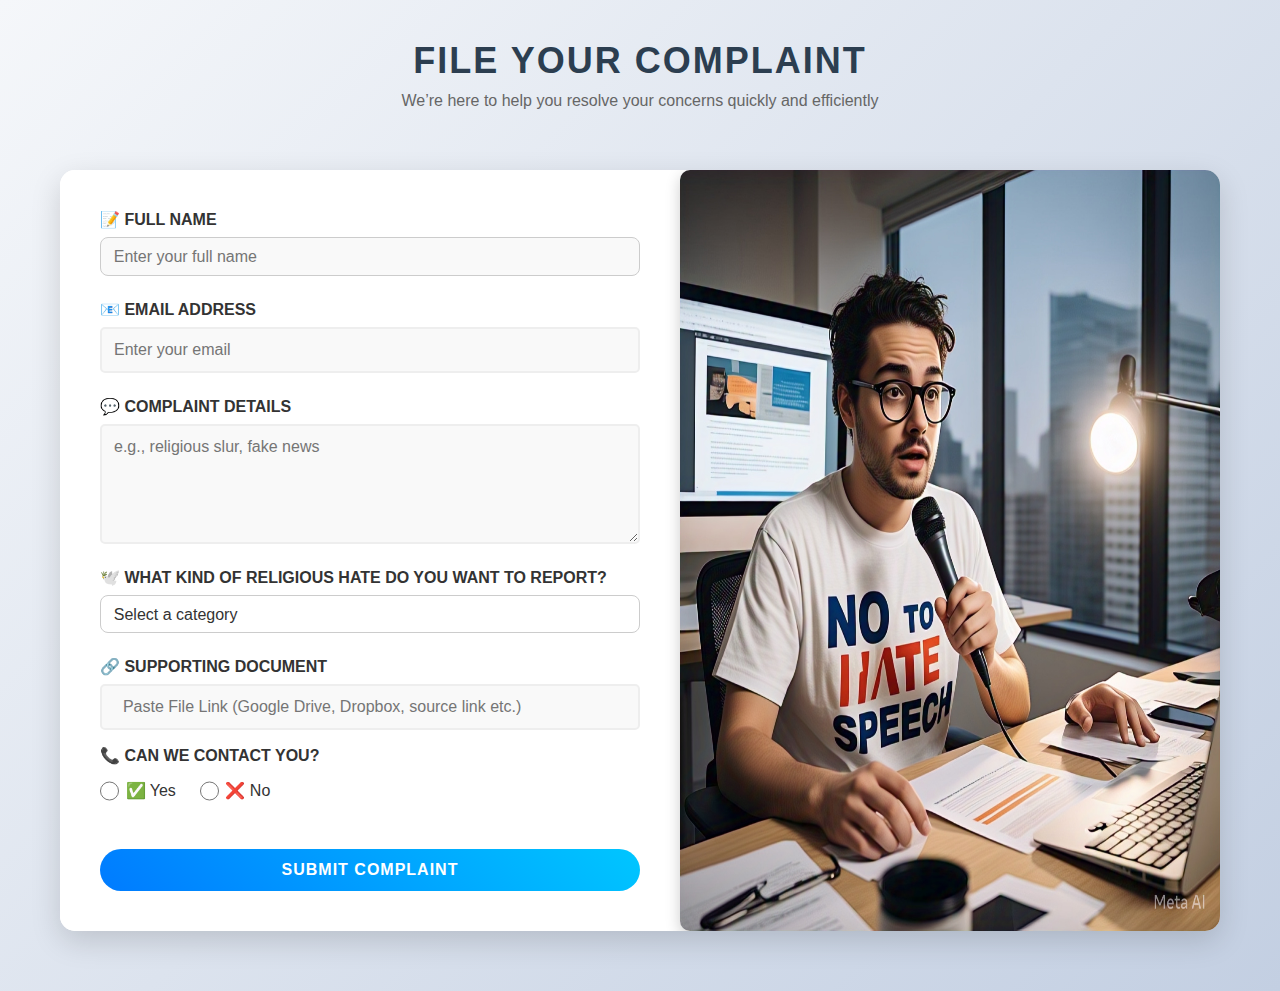
==== commit 1246e74a: "Add files via upload" ====
--- a/complain.html
+++ b/complain.html
@@ -3,7 +3,7 @@
   <head>
     <meta charset="UTF-8" />
     <meta name="viewport" content="width=device-width, initial-scale=1.0" />
-    <title>Nohate - Report against hate online</title>
+    <title>Nohate - Complain against hate online</title>
     <link rel="stylesheet" href="styles.css" />
     <!-- logo -->
     <link rel="shortcut icon" href="favicon.jpg" type="image/x-icon" />
@@ -44,7 +44,7 @@
               name="product"
             >
               <div class="input-group">
-                <label class="label-text" for="user-fullname">Full Name</label>
+                <label class="label-text" for="user-fullname">📝 Full Name</label>
                 <input
                   type="text"
                   class="name-field"
@@ -58,7 +58,7 @@
 
               <div class="input-group">
                 <label class="label-text" for="user-emailaddr"
-                  >Email Address</label
+                  >📧 Email Address</label
                 >
                 <input
                   type="email"
@@ -73,20 +73,36 @@
 
               <div class="input-group">
                 <label class="label-text" for="complaint-details"
-                  >Complaint Details</label
+                  >💬 Complaint Details</label
                 >
                 <textarea
                   class="complaint-box"
                   id="complaint-details"
                   name="complaint_details"
-                  placeholder="Describe your complaint"
+                  placeholder="e.g., religious slur, fake news"
                   required
                 ></textarea>
               </div>
 
               <div class="input-group">
+                <label class="label-text" for="hate-category">🕊️ What kind of religious hate do you want to report?</label>
+                <select id="hate-category" name="hate_category" required class="select-field">
+                  <option value="" disabled selected>Select a category</option>
+                  <option value="discrimination">Religious Discrimination</option>
+                  <option value="hate_speech">Religious Hate Speech</option>
+                  <option value="violence">Religious Violence or Threats</option>
+                  <option value="online_abuse">Online Religious Abuse</option>
+                  <option value="vandalism">Vandalism of Religious Places</option>
+                  <option value="misinformation">Religious Misinformation</option>
+                  <option value="others">Other (please specify in comments)</option>
+                </select>
+              </div>
+              
+              
+
+              <div class="input-group">
                 <label class="label-text" for="supporting-docs"
-                  >Supporting Document</label
+                  >🔗 Supporting Document</label
                 >
                 <input
                   type="url"
@@ -96,6 +112,20 @@
                   placeholder="  Paste File Link (Google Drive, Dropbox, source link etc.)"
                   required
                 />
+                <div class="input-group" id="call">
+                  <label class="label-text">📞 Can we contact you?</label>
+                  <div class="contact-options">
+                    <label>
+                      <input type="radio" name="can_contact" value="yes" required />
+                      ✅ Yes
+                    </label>
+                    <label>
+                      <input type="radio" name="can_contact" value="no" />
+                      ❌ No
+                    </label>
+                  </div>
+                </div>
+                
                 <!-- <br />Or<br />
                   <input
                     type="file"
@@ -126,30 +156,51 @@
       document
         .getElementById("complaint-form")
         .addEventListener("submit", async function (event) {
-          event.preventDefault(); // Prevent default submission
-
-          let formData = new FormData(this);
+          event.preventDefault();
+
+          let form = this;
+          let formData = new FormData(form);
           let formObject = {};
           formData.forEach((value, key) => (formObject[key] = value));
 
-          // ✅ Send data to Google Sheets
-          fetch(
-            "https://script.google.com/macros/s/AKfycbwchmVnEm0QcvOPpg2kWvocqnYi2snaMNjlt7qYOQ47pYtdnJcPMaOZwu_GtBK_RFXR/exec",
-            {
-              method: "POST",
-              body: new URLSearchParams(formObject), // Ensure correct format
+          let submitButton = form.querySelector(".submit-button");
+
+          // Disable submit button
+          submitButton.disabled = true;
+          submitButton.innerText = "Submitting...";
+
+          try {
+            // Send data to Google Sheets
+            let googleResponse = await fetch(
+              "https://script.google.com/macros/s/AKfycbzY9dYrk_6fQhwIRBE5I3_T1CXWMd5lT9QPOQKKO4r9iS0skY7YlhNvy4Nq6cs8vFJm/exec",
+              {
+                method: "POST",
+                body: new URLSearchParams(formObject),
+              }
+            );
+
+            if (googleResponse.ok) {
+              console.log("Data sent to Google Sheets");
+            } else {
+              console.log("Google Sheets submission failed");
             }
-          ).then((response) => console.log("Data sent to Google Sheets"));
-
-          // ✅ Now submit the form to Formspree
-          this.submit();
+
+            // Submit to Formspree
+            form.submit();
+          } catch (error) {
+            console.error("Error submitting form:", error);
+          }
+
+          // Re-enable the button
+          submitButton.disabled = false;
+          submitButton.innerText = "Submit Complaint";
         });
     </script>
+
     <script
       src="https://cdn.jsdelivr.net/npm/bootstrap@5.3.2/dist/js/bootstrap.bundle.min.js"
       integrity="sha384-C6RzsynM9kWDrMNeT87bh95OGNyZPhcTNXj1NW7RuBCsyN/o0jlpcV8Qyq46cDfL"
       crossorigin="anonymous"
     ></script>
-    <script src="script.js"></script>
   </body>
 </html>
--- a/styles.css
+++ b/styles.css
@@ -1,4 +1,13 @@
 @import url("https://fonts.googleapis.com/css2?family=Outfit:wght@300;400;600&display=swap");
+@import url('https://fonts.googleapis.com/css2?family=Roboto:ital,wght@0,100..900;1,100..900&display=swap');
+
+nav{
+  font-family: "Roboto", sans-serif;
+  font-optical-sizing: auto;
+  font-style: normal;
+  font-variation-settings:
+    "wdth" 500;
+}
 
 #logo {
   width: 56px;
@@ -773,6 +782,102 @@
   box-shadow: 0 5px 15px rgba(0, 123, 255, 0.4);
 }
 
+.rating-container {
+  display: flex;
+  flex-direction: column;
+  align-items: center;
+  margin-bottom: 15px;
+}
+.rating {
+  display: flex;
+  flex-direction: row-reverse;
+  justify-content: left;
+  gap: 8px; /* Proper spacing */
+}
+.rating input {
+  display: none;
+}
+.rating label {
+  font-size: 35px;
+  color: gray;
+  cursor: pointer;
+  transition: color 0.3s ease;
+}
+.rating input:checked ~ label,
+.rating label:hover,
+.rating label:hover ~ label {
+  color: gold;
+}
+
+#call{
+  margin-top: 1rem;
+}
+
+.input-group {
+  display: flex;
+  flex-direction: column;
+  margin-bottom: 1.5rem;
+}
+
+.label-text {
+  font-weight: 600;
+  margin-bottom: 0.5rem;
+  font-size: 1rem;
+  color: #333;
+}
+
+.name-field,
+.contact-options input[type="radio"] {
+  padding: 0.6rem 0.8rem;
+  border: 1px solid #ccc;
+  border-radius: 8px;
+  font-size: 1rem;
+  outline: none;
+}
+
+.name-field:focus {
+  border-color: #007bff;
+  box-shadow: 0 0 0 2px rgba(0, 123, 255, 0.2);
+}
+
+.contact-options {
+  display: flex;
+  gap: 1.5rem;
+  margin-top: 0.5rem;
+}
+
+.contact-options label {
+  display: flex;
+  align-items: center;
+  gap: 0.4rem;
+  font-size: 1rem;
+  cursor: pointer;
+  color: #333;
+}
+
+.contact-options input[type="radio"] {
+  accent-color: #007bff; /* Blue tick color */
+  width: 1.2rem;
+  height: 1.2rem;
+}
+
+.select-field {
+  padding: 0.6rem 0.8rem;
+  border: 1px solid #ccc;
+  border-radius: 8px;
+  font-size: 1rem;
+  outline: none;
+  background-color: #fff;
+  color: #333;
+  appearance: none;
+}
+
+.select-field:focus {
+  border-color: #e63946;
+  box-shadow: 0 0 0 2px rgba(230, 57, 70, 0.2);
+}
+
+
 @media (max-width: 768px) {
   .form-container {
     flex-direction: column;
@@ -1132,7 +1237,7 @@
 
 /* Description */
 .aim-description {
-  font-size: 18px;
+  font-size: 14px;
   color: #555;
   background: #f1f5f9;
   padding: 15px;
@@ -1246,12 +1351,14 @@
 }
 
 #evolved h3 {
+  font-size: 1.3rem;
+  color: #004e89 !important;
   text-align: left;
   margin-bottom: 10px;
 }
 
 #evolved p {
-  color: black;
+  color: #333;
   font-weight: 500;
   font-size: 1rem;
   text-align: left;
@@ -2514,6 +2621,12 @@
   list-style: none;
   padding: 0;
 }
+
+.menuList a{
+  text-decoration: none;
+  color: white;
+}
+
 .menuItem {
   padding: 15px;
   display: flex;
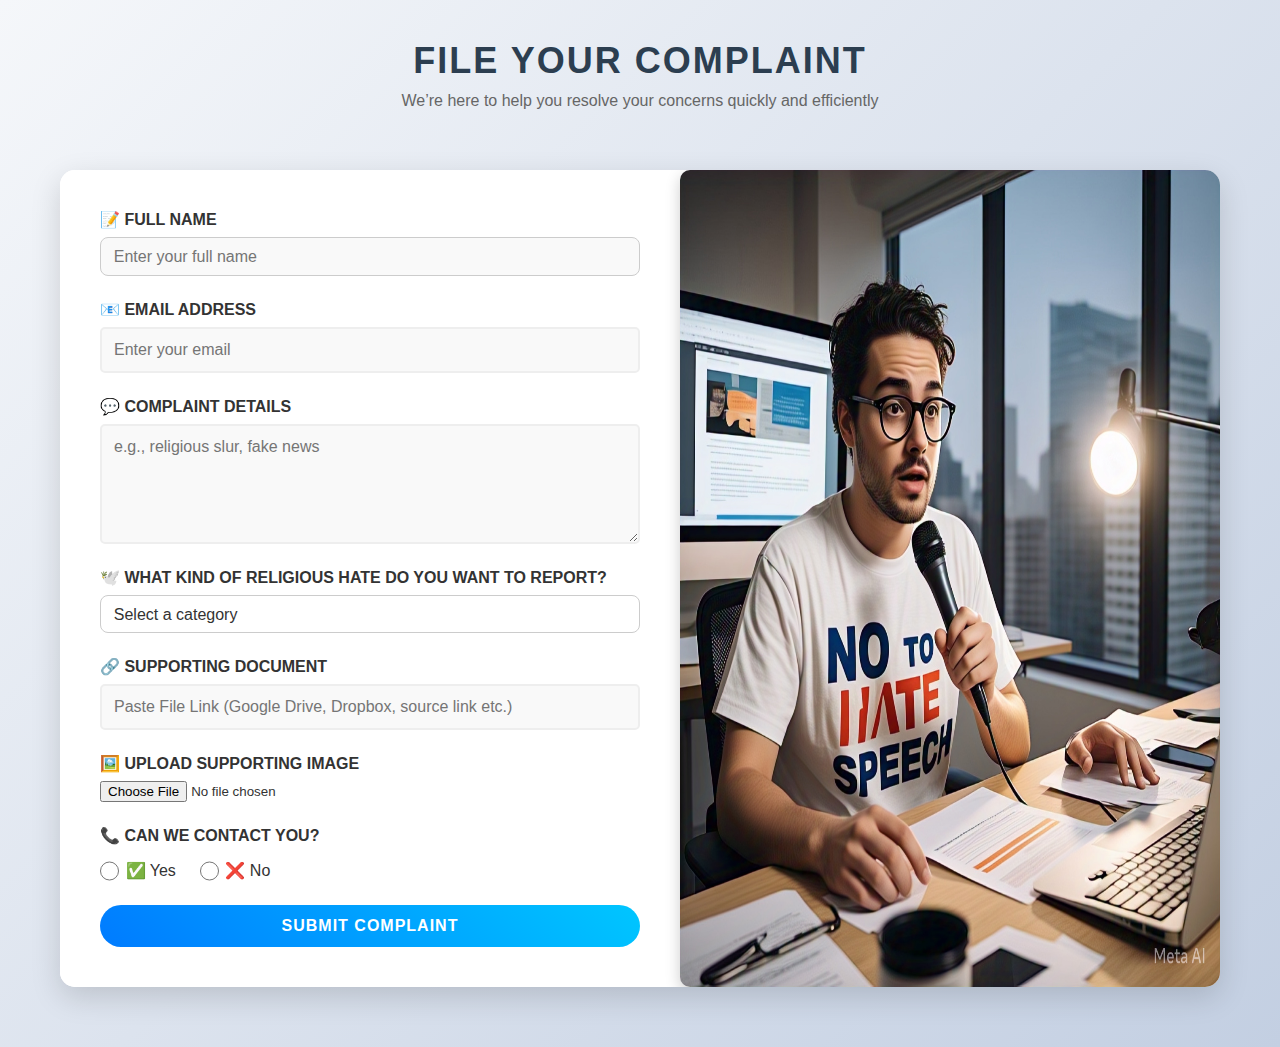
==== commit 3f90ea05: "Add files via upload" ====
--- a/complain.html
+++ b/complain.html
@@ -1,206 +1,183 @@
 <!DOCTYPE html>
 <html lang="en">
-  <head>
-    <meta charset="UTF-8" />
-    <meta name="viewport" content="width=device-width, initial-scale=1.0" />
-    <title>Nohate - Complain against hate online</title>
-    <link rel="stylesheet" href="styles.css" />
-    <!-- logo -->
-    <link rel="shortcut icon" href="favicon.jpg" type="image/x-icon" />
-    <!-- bootstrap -->
-    <link
-      href="https://cdn.jsdelivr.net/npm/bootstrap@5.3.2/dist/css/bootstrap.min.css"
-      rel="stylesheet"
-      integrity="sha384-T3c6CoIi6uLrA9TneNEoa7RxnatzjcDSCmG1MXxSR1GAsXEV/Dwwykc2MPK8M2HN"
-      crossorigin="anonymous"
-    />
-    <!-- Font Awesome -->
-    <link
-      rel="stylesheet"
-      href="https://cdnjs.cloudflare.com/ajax/libs/font-awesome/6.7.2/css/all.min.css"
-      integrity="sha512-Evv84Mr4kqVGRNSgIGL/F/aIDqQb7xQ2vcrdIwxfjThSH8CSR7PBEakCr51Ck+w+/U6swU2Im1vVX0SVk9ABhg=="
-      crossorigin="anonymous"
-      referrerpolicy="no-referrer"
-    />
-    <!-- GSAP -->
-    <script src="https://cdnjs.cloudflare.com/ajax/libs/gsap/3.12.2/gsap.min.js"></script>
-  </head>
-  <body>
-    <!-- Complaint Section -->
-    <div class="page-wrapper" id="complain">
-      <div class="container-main">
-        <div class="header-section">
-          <h1 class="title-main">File Your Complaint</h1>
-          <p class="subtitle-text">
-            We’re here to help you resolve your concerns quickly and efficiently
-          </p>
+
+<head>
+  <meta charset="UTF-8" />
+  <meta name="viewport" content="width=device-width, initial-scale=1.0" />
+  <title>Nohate - Complain against hate online</title>
+  <link rel="stylesheet" href="styles.css" />
+  <!-- logo -->
+  <link rel="shortcut icon" href="favicon.jpg" type="image/x-icon" />
+  <!-- bootstrap -->
+  <link href="https://cdn.jsdelivr.net/npm/bootstrap@5.3.2/dist/css/bootstrap.min.css" rel="stylesheet"
+    integrity="sha384-T3c6CoIi6uLrA9TneNEoa7RxnatzjcDSCmG1MXxSR1GAsXEV/Dwwykc2MPK8M2HN" crossorigin="anonymous" />
+  <!-- Font Awesome -->
+  <link rel="stylesheet" href="https://cdnjs.cloudflare.com/ajax/libs/font-awesome/6.7.2/css/all.min.css"
+    integrity="sha512-Evv84Mr4kqVGRNSgIGL/F/aIDqQb7xQ2vcrdIwxfjThSH8CSR7PBEakCr51Ck+w+/U6swU2Im1vVX0SVk9ABhg=="
+    crossorigin="anonymous" referrerpolicy="no-referrer" />
+  <!-- GSAP -->
+  <script src="https://cdnjs.cloudflare.com/ajax/libs/gsap/3.12.2/gsap.min.js"></script>
+</head>
+
+<body>
+  <!-- Complaint Section -->
+
+  <div class="page-wrapper" id="complain">
+    <div class="container-main">
+      <div class="header-section">
+        <h1 class="title-main">File Your Complaint</h1>
+        <p class="subtitle-text">
+          We’re here to help you resolve your concerns quickly and efficiently
+        </p>
+      </div>
+
+      <section class="form-container">
+        <div class="input-container">
+          <form
+            action="https://script.google.com/macros/s/AKfycby2lR5Cj0GF9k5H6I1bbP_bfByjQhJVb5-RSAEltdmv3wE36wpGJTWFR-OAxmo3HrrP/exec"
+            id="complaint-form" name="product" enctype="multipart/form-data">
+            <div class="input-group">
+              <label class="label-text" for="user-fullname">📝 Full Name</label>
+              <input type="text" class="name-field" id="user-fullname" name="user_fullname"
+                placeholder="Enter your full name" required autocomplete="name" />
+            </div>
+
+            <div class="input-group">
+              <label class="label-text" for="user-emailaddr">📧 Email Address</label>
+              <input type="email" class="email-field" id="user-emailaddr" name="user_emailaddr"
+                placeholder="Enter your email" required autocomplete="email" />
+            </div>
+
+            <div class="input-group">
+              <label class="label-text" for="complaint-details">💬 Complaint Details</label>
+              <textarea class="complaint-box" id="complaint-details" name="complaint_details"
+                placeholder="e.g., religious slur, fake news" required></textarea>
+            </div>
+
+            <div class="input-group">
+              <label class="label-text" for="hate-category">
+                🕊️ What kind of religious hate do you want to report?
+              </label>
+              <select id="hate-category" name="hate_category" required class="select-field">
+                <option value="" disabled selected>Select a category</option>
+                <option value="discrimination">
+                  Religious Discrimination
+                </option>
+                <option value="hate_speech">Religious Hate Speech</option>
+                <option value="violence">
+                  Religious Violence or Threats
+                </option>
+                <option value="online_abuse">Online Religious Abuse</option>
+                <option value="vandalism">
+                  Vandalism of Religious Places
+                </option>
+                <option value="misinformation">
+                  Religious Misinformation
+                </option>
+                <option value="others">
+                  Other (please specify in comments)
+                </option>
+              </select>
+            </div>
+
+            <div class="input-group">
+              <label class="label-text" for="supporting-docs">🔗 Supporting Document</label>
+              <input type="url" class="email-field" name="file_link"
+                placeholder="Paste File Link (Google Drive, Dropbox, source link etc.)" required />
+            </div>
+
+            <!-- File Upload -->
+            <div class="input-group">
+              <label class="label-text" for="supporting-docs">🖼️ Upload Supporting Image</label>
+              <input type="file" id="supporting-docs" accept="image/*" required />
+            </div>
+
+            <div class="input-group" id="call">
+              <label class="label-text">📞 Can we contact you?</label>
+              <div class="contact-options">
+                <label>
+                  <input type="radio" name="can_contact" value="yes" required />
+                  ✅ Yes
+                </label>
+                <label>
+                  <input type="radio" name="can_contact" value="no" />
+                  ❌ No
+                </label>
+              </div>
+            </div>
+
+            <button type="submit" class="submit-button">
+              Submit Complaint
+            </button>
+          </form>
         </div>
-        <section class="form-container">
-          <div class="input-container">
-            <form
-              action="https://formspree.io/f/mgvaebvl"
-              method="POST"
-              id="complaint-form"
-              name="product"
-            >
-              <div class="input-group">
-                <label class="label-text" for="user-fullname">📝 Full Name</label>
-                <input
-                  type="text"
-                  class="name-field"
-                  id="user-fullname"
-                  name="user_fullname"
-                  placeholder="Enter your full name"
-                  required
-                  autocomplete="name"
-                />
-              </div>
 
-              <div class="input-group">
-                <label class="label-text" for="user-emailaddr"
-                  >📧 Email Address</label
-                >
-                <input
-                  type="email"
-                  class="email-field"
-                  id="user-emailaddr"
-                  name="user_emailaddr"
-                  placeholder="Enter your email"
-                  required
-                  autocomplete="email"
-                />
-              </div>
+        <div class="image-container">
+          <img class="illustration-img" src="/assets/complaint-hate.jpg" alt="Complaint Illustration" />
+        </div>
+      </section>
+    </div>
+  </div>
 
-              <div class="input-group">
-                <label class="label-text" for="complaint-details"
-                  >💬 Complaint Details</label
-                >
-                <textarea
-                  class="complaint-box"
-                  id="complaint-details"
-                  name="complaint_details"
-                  placeholder="e.g., religious slur, fake news"
-                  required
-                ></textarea>
-              </div>
+  <script>
 
-              <div class="input-group">
-                <label class="label-text" for="hate-category">🕊️ What kind of religious hate do you want to report?</label>
-                <select id="hate-category" name="hate_category" required class="select-field">
-                  <option value="" disabled selected>Select a category</option>
-                  <option value="discrimination">Religious Discrimination</option>
-                  <option value="hate_speech">Religious Hate Speech</option>
-                  <option value="violence">Religious Violence or Threats</option>
-                  <option value="online_abuse">Online Religious Abuse</option>
-                  <option value="vandalism">Vandalism of Religious Places</option>
-                  <option value="misinformation">Religious Misinformation</option>
-                  <option value="others">Other (please specify in comments)</option>
-                </select>
-              </div>
-              
-              
+    document.getElementById("complaint-form").addEventListener("submit", async function (e) {
+      e.preventDefault();
 
-              <div class="input-group">
-                <label class="label-text" for="supporting-docs"
-                  >🔗 Supporting Document</label
-                >
-                <input
-                  type="url"
-                  class="email-field"
-                  id="user-emailaddr"
-                  name="file_link"
-                  placeholder="  Paste File Link (Google Drive, Dropbox, source link etc.)"
-                  required
-                />
-                <div class="input-group" id="call">
-                  <label class="label-text">📞 Can we contact you?</label>
-                  <div class="contact-options">
-                    <label>
-                      <input type="radio" name="can_contact" value="yes" required />
-                      ✅ Yes
-                    </label>
-                    <label>
-                      <input type="radio" name="can_contact" value="no" />
-                      ❌ No
-                    </label>
-                  </div>
-                </div>
-                
-                <!-- <br />Or<br />
-                  <input
-                    type="file"
-                    class="file-upload"
-                    id="supporting-docs"
-                    name="supporting_docs"
-                    accept=".pdf,.doc,.docx,.jpg,.png"
-                  /> -->
-              </div>
+      const form = e.target;
+      const submitButton = form.querySelector("button[type='submit']");
+      const originalText = submitButton.innerHTML;
 
-              <button type="submit" class="submit-button">
-                Submit Complaint
-              </button>
-            </form>
-          </div>
-          <div class="image-container">
-            <img
-              class="illustration-img"
-              src="/assets/complaint-hate.jpg"
-              alt="Complaint Illustration"
-            />
-          </div>
-        </section>
-      </div>
-    </div>
+      submitButton.disabled = true;
+      submitButton.innerHTML = "Submitting... ⏳";
 
-    <script>
-      document
-        .getElementById("complaint-form")
-        .addEventListener("submit", async function (event) {
-          event.preventDefault();
+      const fileInput = document.getElementById("supporting-docs");
+      const file = fileInput.files[0];
 
-          let form = this;
-          let formData = new FormData(form);
-          let formObject = {};
-          formData.forEach((value, key) => (formObject[key] = value));
+      const base64 = await new Promise((resolve, reject) => {
+        const reader = new FileReader();
+        reader.onloadend = () => resolve(reader.result.split(',')[1]);
+        reader.onerror = reject;
+        reader.readAsDataURL(file);
+      });
 
-          let submitButton = form.querySelector(".submit-button");
+      const formData = new FormData(form);
+      formData.append("image_base64", base64);
+      formData.append("image_name", file.name);
 
-          // Disable submit button
-          submitButton.disabled = true;
-          submitButton.innerText = "Submitting...";
+      try {
+        const response = await fetch(
+          "https://script.google.com/macros/s/AKfycbwJ71mR7vuJXeEAJNIAQYPFw3BZn6i5tp4YNp91HuFsauglegRwQ2pmp_PGvdVBfbxg/exec",
+          {
+            method: "POST",
+            body: formData,
+          }
+        );
 
-          try {
-            // Send data to Google Sheets
-            let googleResponse = await fetch(
-              "https://script.google.com/macros/s/AKfycbzY9dYrk_6fQhwIRBE5I3_T1CXWMd5lT9QPOQKKO4r9iS0skY7YlhNvy4Nq6cs8vFJm/exec",
-              {
-                method: "POST",
-                body: new URLSearchParams(formObject),
-              }
-            );
+        const result = await response.text();
+        alert(result);
 
-            if (googleResponse.ok) {
-              console.log("Data sent to Google Sheets");
-            } else {
-              console.log("Google Sheets submission failed");
-            }
+        submitButton.innerHTML = "Submitted ✅";
+      } catch (error) {
+        alert("Submission failed. Please try again.");
+        console.error(error);
+        submitButton.innerHTML = "Try Again ❌";
+      } finally {
+        setTimeout(() => {
+          submitButton.innerHTML = originalText;
+          submitButton.disabled = false;
+        }, 2000); // Wait 2 seconds then reset
+      }
+    });
 
-            // Submit to Formspree
-            form.submit();
-          } catch (error) {
-            console.error("Error submitting form:", error);
-          }
 
-          // Re-enable the button
-          submitButton.disabled = false;
-          submitButton.innerText = "Submit Complaint";
-        });
-    </script>
+  </script>
 
-    <script
-      src="https://cdn.jsdelivr.net/npm/bootstrap@5.3.2/dist/js/bootstrap.bundle.min.js"
-      integrity="sha384-C6RzsynM9kWDrMNeT87bh95OGNyZPhcTNXj1NW7RuBCsyN/o0jlpcV8Qyq46cDfL"
-      crossorigin="anonymous"
-    ></script>
-  </body>
-</html>
+  </script>
+
+  <script src="https://cdn.jsdelivr.net/npm/bootstrap@5.3.2/dist/js/bootstrap.bundle.min.js"
+    integrity="sha384-C6RzsynM9kWDrMNeT87bh95OGNyZPhcTNXj1NW7RuBCsyN/o0jlpcV8Qyq46cDfL"
+    crossorigin="anonymous"></script>
+</body>
+
+</html>